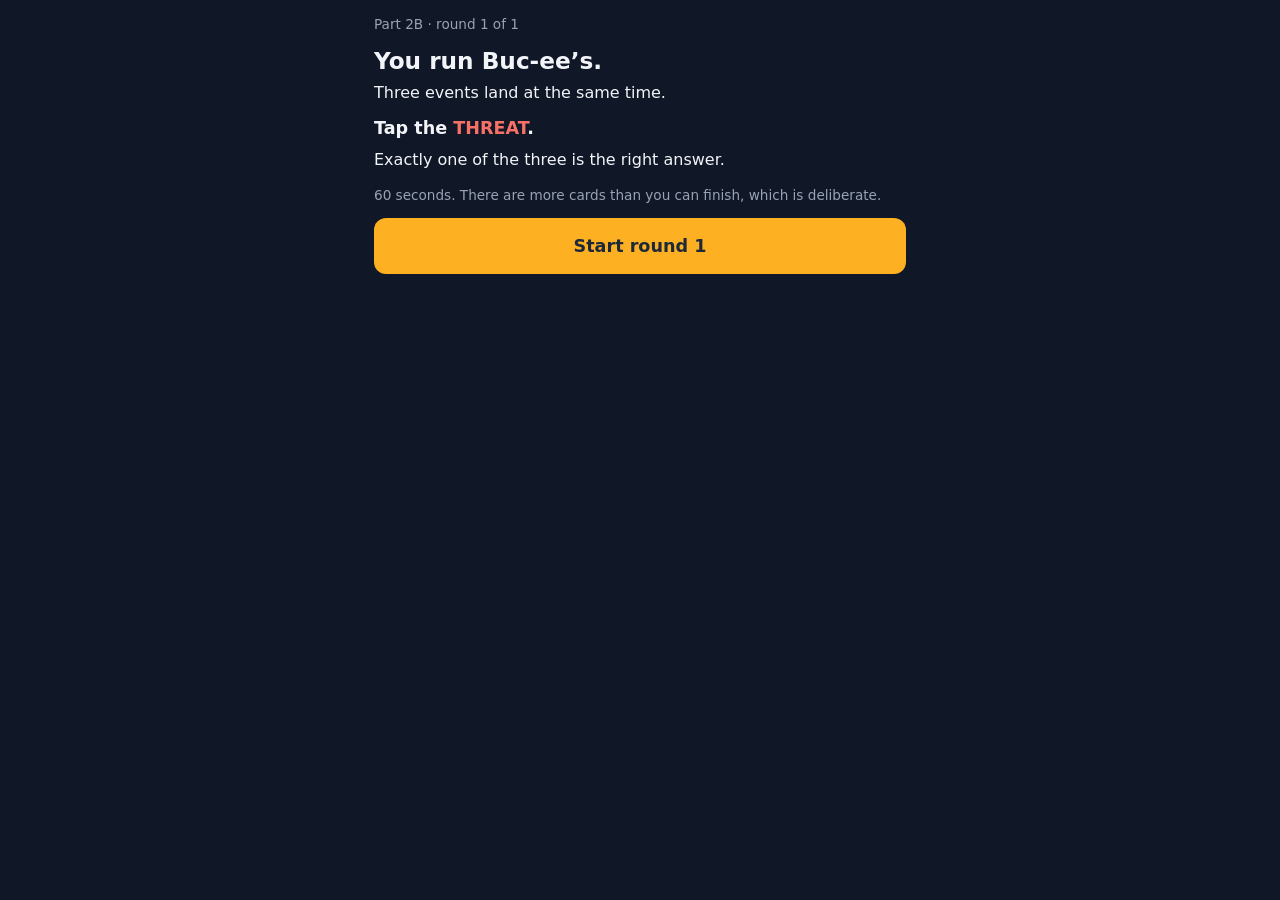
==== b/index.html @ be5809bf "Add files via upload" ====
<!doctype html>
<html lang="en">
<head>
<meta charset="utf-8">
<meta name="viewport" content="width=device-width, initial-scale=1, viewport-fit=cover">
<meta name="robots" content="noindex">
<title>Part 2B &middot; Find the threat</title>
<link rel="stylesheet" href="../style.css">
</head>
<body>
<div id="app"></div>
<script>
  // The last page of the four. It reads every round back out of localStorage,
  // which is shared across all three pages because they sit on one origin, and
  // prints the combined summary the debrief is built on.
  var PAGE = {
    title: "Part 2B",
    rounds: [ { key: "r4", mode: "triple", hunt: "x" } ],
    finalSummary: true,
    disclose: false
  };
</script>
<script src="../events.js"></script>
<script src="../game.js"></script>
</body>
</html>
---- style.css ----
/* Shared styles. Mobile first, fixed dark theme for legibility on a phone held
   in a bright classroom and on a projector. Nothing loads from the network. */

:root {
  --bg: #101828;
  --card: #1d2939;
  --line: #344054;
  --ink: #f2f4f7;
  --dim: #98a2b3;
  --gold: #fdb022;
  --green: #32d583;
  --red: #f97066;
  --blue: #53b1fd;
}

* { box-sizing: border-box; -webkit-tap-highlight-color: transparent; }

html, body {
  margin: 0; padding: 0; height: 100%;
  background: var(--bg); color: var(--ink);
  font-family: "Segoe UI", system-ui, -apple-system, Roboto, Helvetica, Arial, sans-serif;
  -webkit-text-size-adjust: 100%;
  overscroll-behavior: none;
}

body { display: flex; flex-direction: column; }

#app {
  flex: 1; display: flex; flex-direction: column;
  max-width: 560px; width: 100%; margin: 0 auto; padding: 14px;
}

/* ---- shared bits -------------------------------------------------------- */

h1 { font-size: 1.45rem; line-height: 1.2; margin: 0 0 .4rem; }
h2 { font-size: 1.1rem; line-height: 1.25; margin: 0 0 .5rem; }
p  { line-height: 1.5; margin: 0 0 .8rem; }
.dim { color: var(--dim); }
.small { font-size: .85rem; }
.tiny { font-size: .75rem; line-height: 1.45; }
.center { text-align: center; }

.btn {
  display: block; width: 100%; border: 0; border-radius: 12px;
  padding: 18px 16px; font-size: 1.1rem; font-weight: 700;
  background: var(--gold); color: #1d2939; cursor: pointer;
  font-family: inherit;
}
.btn.ghost { background: transparent; color: var(--ink); border: 2px solid var(--line); }
.btn:active { transform: translateY(1px); }

.spacer { flex: 1; }

/* ---- play screen -------------------------------------------------------- */

#bar {
  display: flex; align-items: center; gap: 10px;
  padding: 8px 2px 12px; border-bottom: 1px solid var(--line); margin-bottom: 12px;
}
#prompt {
  flex: 1; font-size: 1rem; font-weight: 700; line-height: 1.25;
}
#prompt .hunt-o { color: var(--green); }
#prompt .hunt-x { color: var(--red); }
#clock {
  font-variant-numeric: tabular-nums; font-size: 1.5rem; font-weight: 800;
  min-width: 2.6ch; text-align: right;
}
#clock.low { color: var(--red); }

#stage { flex: 1; display: flex; flex-direction: column; justify-content: center; gap: 10px; }

.evt {
  background: var(--card); border: 3px solid var(--line); border-radius: 14px;
  padding: 20px 18px; font-size: 1.22rem; line-height: 1.4; font-weight: 600;
}
.evt.tap { cursor: pointer; font-size: 1.02rem; padding: 16px 14px; }
.evt.ok   { border-color: var(--green); }
.evt.bad  { border-color: var(--red); }
.evt.neut { border-color: var(--blue); }

#answers { display: flex; gap: 12px; padding-top: 14px; }
#answers .btn { font-size: 1.25rem; padding: 22px 10px; }
#answers .yes { background: var(--green); }
#answers .no  { background: #475467; color: var(--ink); }

/* ---- results ------------------------------------------------------------ */

.stat {
  background: var(--card); border-radius: 12px; padding: 14px 16px; margin-bottom: 10px;
  border-left: 5px solid var(--line);
}
.stat.headline { border-left-color: var(--gold); }
.stat.good { border-left-color: var(--green); }
.stat.bad  { border-left-color: var(--red); }
.stat .n { font-size: 2.1rem; font-weight: 800; line-height: 1; }
.stat .lab { font-size: .95rem; margin-top: 6px; }
.stat .sub { font-size: .78rem; color: var(--dim); margin-top: 5px; line-height: 1.4; }

.rule { border: 0; border-top: 1px solid var(--line); margin: 18px 0 14px; }

.pill {
  display: inline-block; background: var(--card); border: 1px solid var(--line);
  border-radius: 999px; padding: 5px 12px; font-size: .8rem; margin: 0 6px 6px 0;
}
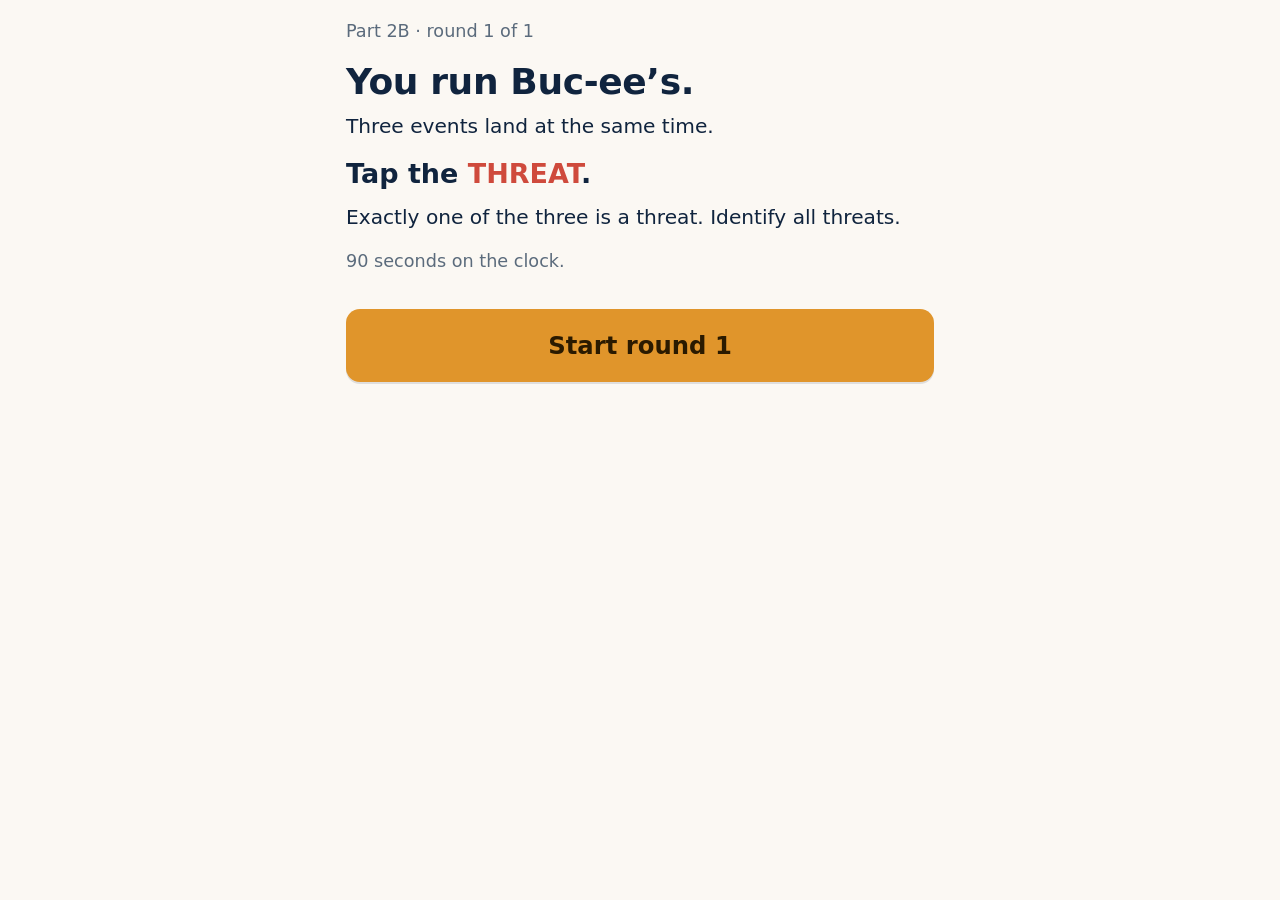
==== commit 91b9600f: "Add files via upload" ====
--- a/b/index.html
+++ b/b/index.html
@@ -1,26 +1,27 @@
-<!doctype html>
-<html lang="en">
-<head>
-<meta charset="utf-8">
-<meta name="viewport" content="width=device-width, initial-scale=1, viewport-fit=cover">
-<meta name="robots" content="noindex">
-<title>Part 2B &middot; Find the threat</title>
-<link rel="stylesheet" href="../style.css">
-</head>
-<body>
-<div id="app"></div>
-<script>
-  // The last page of the four. It reads every round back out of localStorage,
-  // which is shared across all three pages because they sit on one origin, and
-  // prints the combined summary the debrief is built on.
-  var PAGE = {
-    title: "Part 2B",
-    rounds: [ { key: "r4", mode: "triple", hunt: "x" } ],
-    finalSummary: true,
-    disclose: false
-  };
-</script>
-<script src="../events.js"></script>
-<script src="../game.js"></script>
-</body>
-</html>
+<!doctype html>
+<html lang="en">
+<head>
+<meta charset="utf-8">
+<meta name="viewport" content="width=device-width, initial-scale=1, viewport-fit=cover">
+<meta name="robots" content="noindex">
+<title>Part 2B &middot; Find the threat</title>
+<link rel="stylesheet" href="../style.css">
+</head>
+<body>
+<div id="app"></div>
+<script>
+  // The last page of the four. It reads every round back out of localStorage,
+  // which is shared across all three pages because they sit on one origin, and
+  // prints the combined summary the debrief is built on.
+  var PAGE = {
+    title: "Part 2B",
+    rounds: [ { key: "r4", mode: "triple", hunt: "x" } ],
+    finalSummary: true,
+    lastPage: true,
+    disclose: false
+  };
+</script>
+<script src="../events.js"></script>
+<script src="../game.js"></script>
+</body>
+</html>
--- a/style.css
+++ b/style.css
@@ -1,105 +1,149 @@
-/* Shared styles. Mobile first, fixed dark theme for legibility on a phone held
-   in a bright classroom and on a projector. Nothing loads from the network. */
-
-:root {
-  --bg: #101828;
-  --card: #1d2939;
-  --line: #344054;
-  --ink: #f2f4f7;
-  --dim: #98a2b3;
-  --gold: #fdb022;
-  --green: #32d583;
-  --red: #f97066;
-  --blue: #53b1fd;
-}
-
-* { box-sizing: border-box; -webkit-tap-highlight-color: transparent; }
-
-html, body {
-  margin: 0; padding: 0; height: 100%;
-  background: var(--bg); color: var(--ink);
-  font-family: "Segoe UI", system-ui, -apple-system, Roboto, Helvetica, Arial, sans-serif;
-  -webkit-text-size-adjust: 100%;
-  overscroll-behavior: none;
-}
-
-body { display: flex; flex-direction: column; }
-
-#app {
-  flex: 1; display: flex; flex-direction: column;
-  max-width: 560px; width: 100%; margin: 0 auto; padding: 14px;
-}
-
-/* ---- shared bits -------------------------------------------------------- */
-
-h1 { font-size: 1.45rem; line-height: 1.2; margin: 0 0 .4rem; }
-h2 { font-size: 1.1rem; line-height: 1.25; margin: 0 0 .5rem; }
-p  { line-height: 1.5; margin: 0 0 .8rem; }
-.dim { color: var(--dim); }
-.small { font-size: .85rem; }
-.tiny { font-size: .75rem; line-height: 1.45; }
-.center { text-align: center; }
-
-.btn {
-  display: block; width: 100%; border: 0; border-radius: 12px;
-  padding: 18px 16px; font-size: 1.1rem; font-weight: 700;
-  background: var(--gold); color: #1d2939; cursor: pointer;
-  font-family: inherit;
-}
-.btn.ghost { background: transparent; color: var(--ink); border: 2px solid var(--line); }
-.btn:active { transform: translateY(1px); }
-
-.spacer { flex: 1; }
-
-/* ---- play screen -------------------------------------------------------- */
-
-#bar {
-  display: flex; align-items: center; gap: 10px;
-  padding: 8px 2px 12px; border-bottom: 1px solid var(--line); margin-bottom: 12px;
-}
-#prompt {
-  flex: 1; font-size: 1rem; font-weight: 700; line-height: 1.25;
-}
-#prompt .hunt-o { color: var(--green); }
-#prompt .hunt-x { color: var(--red); }
-#clock {
-  font-variant-numeric: tabular-nums; font-size: 1.5rem; font-weight: 800;
-  min-width: 2.6ch; text-align: right;
-}
-#clock.low { color: var(--red); }
-
-#stage { flex: 1; display: flex; flex-direction: column; justify-content: center; gap: 10px; }
-
-.evt {
-  background: var(--card); border: 3px solid var(--line); border-radius: 14px;
-  padding: 20px 18px; font-size: 1.22rem; line-height: 1.4; font-weight: 600;
-}
-.evt.tap { cursor: pointer; font-size: 1.02rem; padding: 16px 14px; }
-.evt.ok   { border-color: var(--green); }
-.evt.bad  { border-color: var(--red); }
-.evt.neut { border-color: var(--blue); }
-
-#answers { display: flex; gap: 12px; padding-top: 14px; }
-#answers .btn { font-size: 1.25rem; padding: 22px 10px; }
-#answers .yes { background: var(--green); }
-#answers .no  { background: #475467; color: var(--ink); }
-
-/* ---- results ------------------------------------------------------------ */
-
-.stat {
-  background: var(--card); border-radius: 12px; padding: 14px 16px; margin-bottom: 10px;
-  border-left: 5px solid var(--line);
-}
-.stat.headline { border-left-color: var(--gold); }
-.stat.good { border-left-color: var(--green); }
-.stat.bad  { border-left-color: var(--red); }
-.stat .n { font-size: 2.1rem; font-weight: 800; line-height: 1; }
-.stat .lab { font-size: .95rem; margin-top: 6px; }
-.stat .sub { font-size: .78rem; color: var(--dim); margin-top: 5px; line-height: 1.4; }
-
-.rule { border: 0; border-top: 1px solid var(--line); margin: 18px 0 14px; }
-
-.pill {
-  display: inline-block; background: var(--card); border: 1px solid var(--line);
-  border-radius: 999px; padding: 5px 12px; font-size: .8rem; margin: 0 6px 6px 0;
-}
+/* Shared styles. Mobile first. Light, warm and business-formal, sized to be read
+   at arm's length on a phone in a lit classroom. Nothing loads from the network. */
+
+:root {
+  --bg:      #fbf8f3;   /* warm paper */
+  --surface: #ffffff;
+  --ink:     #10243e;   /* deep navy */
+  --dim:     #5b6b7c;
+  --line:    #dde5ee;
+  --gold:    #e0952b;   /* warm amber, the cheerful accent */
+  --gold-sf: #fdf5e6;
+  --green:   #0e9a72;   /* opportunity */
+  --green-sf:#e8f6f1;
+  --red:     #cf4a3c;   /* threat */
+  --red-sf:  #fdeeec;
+}
+
+* { box-sizing: border-box; -webkit-tap-highlight-color: transparent; }
+
+html, body {
+  margin: 0; padding: 0; min-height: 100%;
+  background: var(--bg); color: var(--ink);
+  font-family: "Segoe UI", system-ui, -apple-system, Roboto, Helvetica, Arial, sans-serif;
+  font-size: 18px;
+  -webkit-text-size-adjust: 100%;
+  overscroll-behavior: none;
+}
+
+body { display: flex; flex-direction: column; min-height: 100vh; }
+
+#app {
+  flex: 1; display: flex; flex-direction: column;
+  max-width: 620px; width: 100%; margin: 0 auto; padding: 18px 16px 22px;
+}
+
+/* ---- shared bits -------------------------------------------------------- */
+
+h1 { font-size: 2rem;   line-height: 1.15; margin: 0 0 .5rem; letter-spacing: -.01em; }
+h2 { font-size: 1.5rem; line-height: 1.25; margin: 0 0 .6rem; }
+p  { font-size: 1.12rem; line-height: 1.5; margin: 0 0 .9rem; }
+.dim   { color: var(--dim); }
+.small { font-size: .98rem; }
+.tiny  { font-size: .88rem; line-height: 1.5; }
+
+.btn {
+  display: block; width: 100%; border: 0; border-radius: 14px;
+  padding: 22px 16px; font-size: 1.35rem; font-weight: 700;
+  background: var(--gold); color: #2a1a00; cursor: pointer;
+  font-family: inherit; box-shadow: 0 2px 0 rgba(16,36,62,.12);
+}
+.btn.ghost {
+  background: var(--surface); color: var(--ink); border: 2px solid var(--line);
+  font-size: 1.15rem; padding: 16px; box-shadow: none;
+}
+.btn:active { transform: translateY(1px); }
+.btn + .btn { margin-top: 10px; }
+
+.spacer { flex: 1; min-height: 18px; }
+
+/* ---- play screen -------------------------------------------------------- */
+
+#bar {
+  display: flex; align-items: center; gap: 12px;
+  padding: 4px 2px 14px; border-bottom: 2px solid var(--line); margin-bottom: 16px;
+}
+#prompt { flex: 1; font-size: 1.3rem; font-weight: 800; line-height: 1.2; }
+#prompt .hunt-o { color: var(--green); }
+#prompt .hunt-x { color: var(--red); }
+#clock {
+  font-variant-numeric: tabular-nums; font-size: 2rem; font-weight: 800;
+  min-width: 2.6ch; text-align: right; color: var(--dim);
+}
+#clock.low { color: var(--red); }
+
+#stage { flex: 1; display: flex; flex-direction: column; justify-content: center; gap: 12px; }
+
+.evt {
+  background: var(--surface); border: 3px solid var(--line); border-radius: 16px;
+  padding: 26px 22px; font-size: 1.55rem; line-height: 1.35; font-weight: 600;
+  box-shadow: 0 1px 3px rgba(16,36,62,.06);
+}
+.evt.tap  { cursor: pointer; font-size: 1.28rem; padding: 22px 18px; }
+.evt.ok   { border-color: var(--green); background: var(--green-sf); }
+.evt.bad  { border-color: var(--red);   background: var(--red-sf); }
+.evt.neut { border-color: var(--gold);  background: var(--gold-sf); }
+
+#answers { display: flex; gap: 14px; padding-top: 18px; }
+#answers .btn { font-size: 1.6rem; padding: 26px 10px; }
+#answers .yes { background: var(--green); color: #fff; }
+#answers .no  { background: var(--surface); color: var(--ink); border: 3px solid var(--line); }
+
+/* ---- results ------------------------------------------------------------ */
+
+.stat {
+  background: var(--surface); border-radius: 14px; padding: 18px 20px; margin-bottom: 12px;
+  border-left: 7px solid var(--line); box-shadow: 0 1px 3px rgba(16,36,62,.06);
+}
+.stat.headline  { border-left-color: var(--gold); }
+.stat.good      { border-left-color: var(--green); }
+.stat.bad       { border-left-color: var(--red); }
+.stat .n   { font-size: 2.9rem; font-weight: 800; line-height: 1; letter-spacing: -.02em; }
+.stat .n.sm{ font-size: 1.9rem; }
+.stat .lab { font-size: 1.15rem; margin-top: 8px; font-weight: 600; }
+.stat .sub { font-size: .95rem; color: var(--dim); margin-top: 7px; line-height: 1.5; }
+
+.rule { border: 0; border-top: 2px solid var(--line); margin: 22px 0 16px; }
+
+.pill {
+  display: inline-block; background: var(--surface); border: 2px solid var(--line);
+  border-radius: 999px; padding: 8px 15px; font-size: .98rem; font-weight: 600;
+  margin: 0 7px 8px 0;
+}
+
+/* ---- expandable card review -------------------------------------------- */
+
+.rev { margin-bottom: 10px; }
+.rev > summary {
+  list-style: none; cursor: pointer; background: var(--surface);
+  border: 2px solid var(--line); border-radius: 12px; padding: 15px 18px;
+  font-size: 1.1rem; font-weight: 700; display: flex; align-items: center; gap: 10px;
+}
+.rev > summary::-webkit-details-marker { display: none; }
+.rev > summary .cue { margin-left: auto; color: var(--dim); font-weight: 600; font-size: .95rem; }
+.rev[open] > summary { border-bottom-left-radius: 0; border-bottom-right-radius: 0; }
+.rev .body {
+  border: 2px solid var(--line); border-top: 0;
+  border-radius: 0 0 12px 12px; background: var(--surface); padding: 6px 18px 14px;
+}
+.rev .item {
+  font-size: 1.02rem; line-height: 1.45; padding: 11px 0 11px 16px;
+  border-bottom: 1px solid var(--line); border-left: 5px solid transparent;
+}
+.rev .item:last-child { border-bottom: 0; }
+.rev .item.o { border-left-color: var(--green); }
+.rev .item.x { border-left-color: var(--red); }
+.rev .item .tag { display: block; font-size: .82rem; color: var(--dim); margin-top: 4px; }
+.dot { width: 13px; height: 13px; border-radius: 50%; display: inline-block; flex: none; }
+.dot.g { background: var(--green); } .dot.r { background: var(--red); } .dot.y { background: var(--gold); }
+
+/* ---- saving the results ------------------------------------------------- */
+
+@media print {
+  html, body { background: #fff; font-size: 12pt; }
+  #app { max-width: none; padding: 0; }
+  .btn, .noprint { display: none !important; }
+  .rev .body { display: block !important; }
+  .rev > summary { border-radius: 12px 12px 0 0; }
+  .stat, .rev > summary, .rev .body, .evt { box-shadow: none; break-inside: avoid; }
+}
